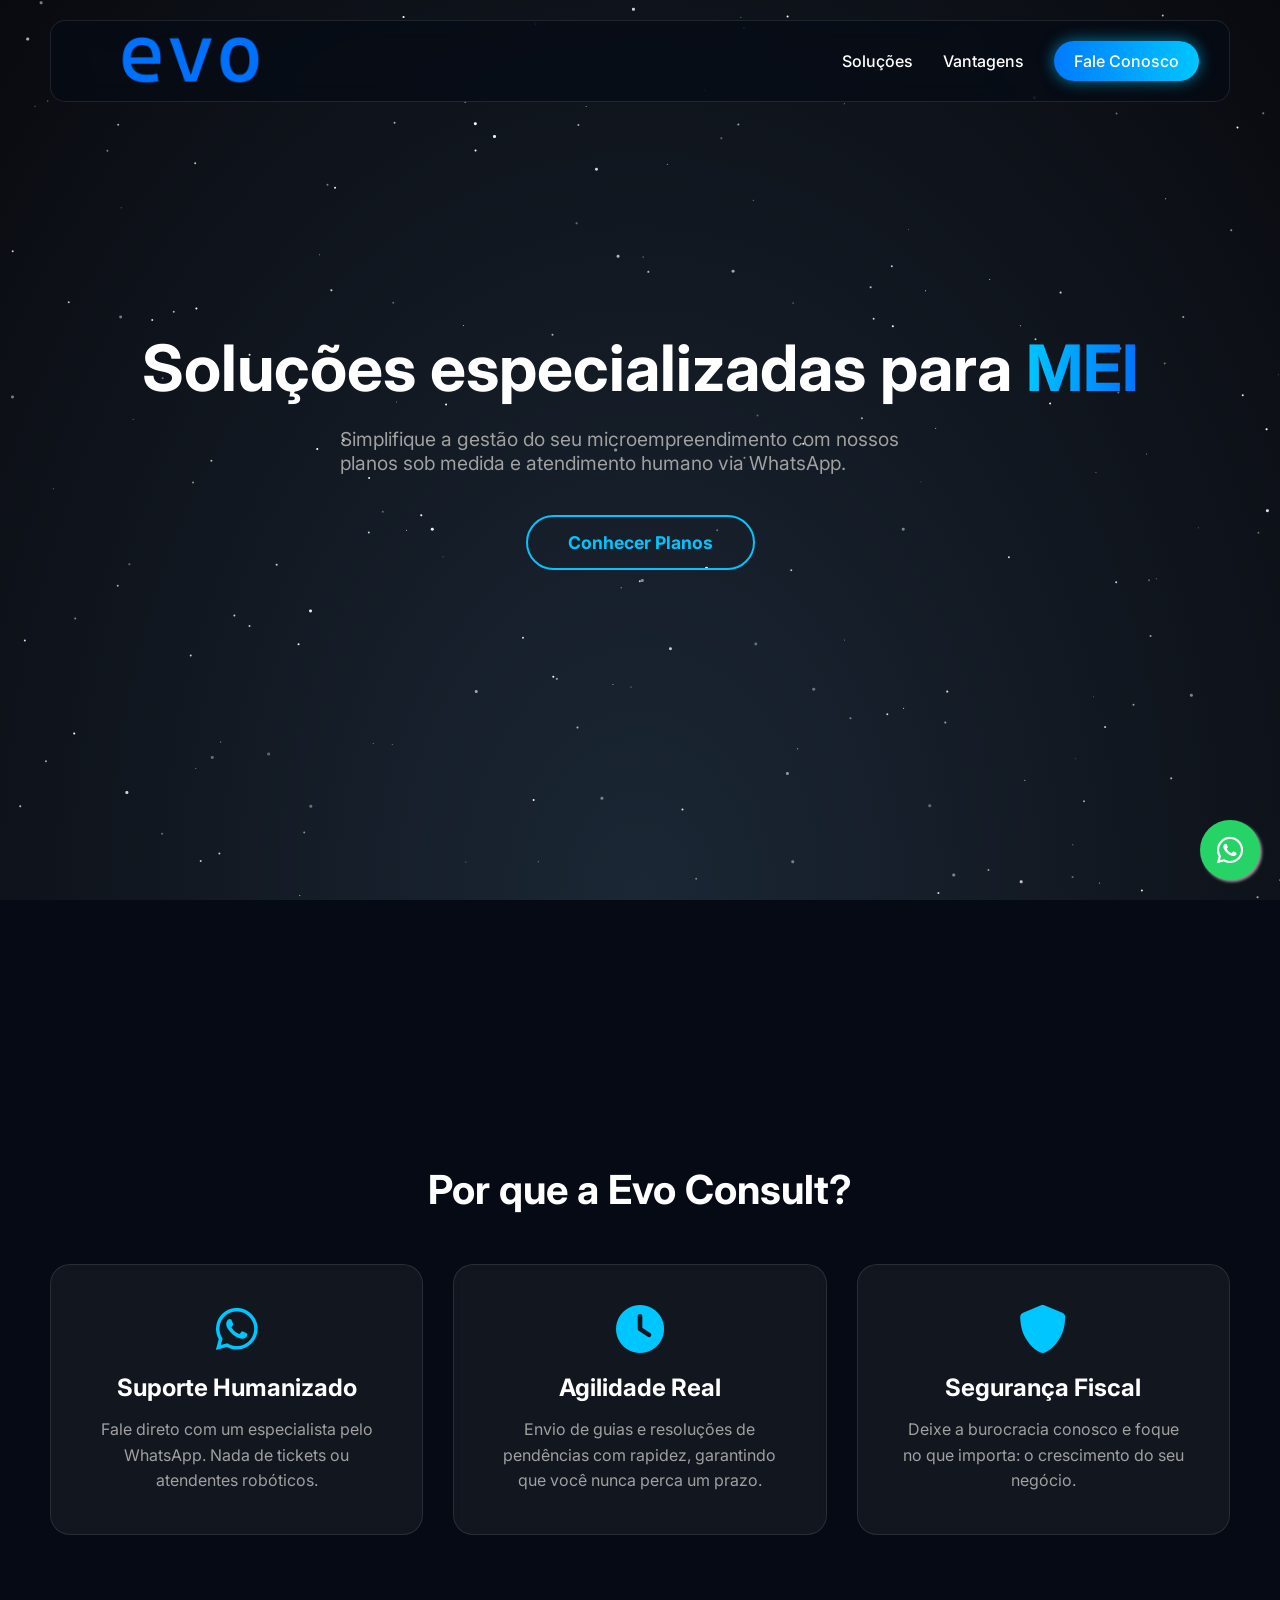
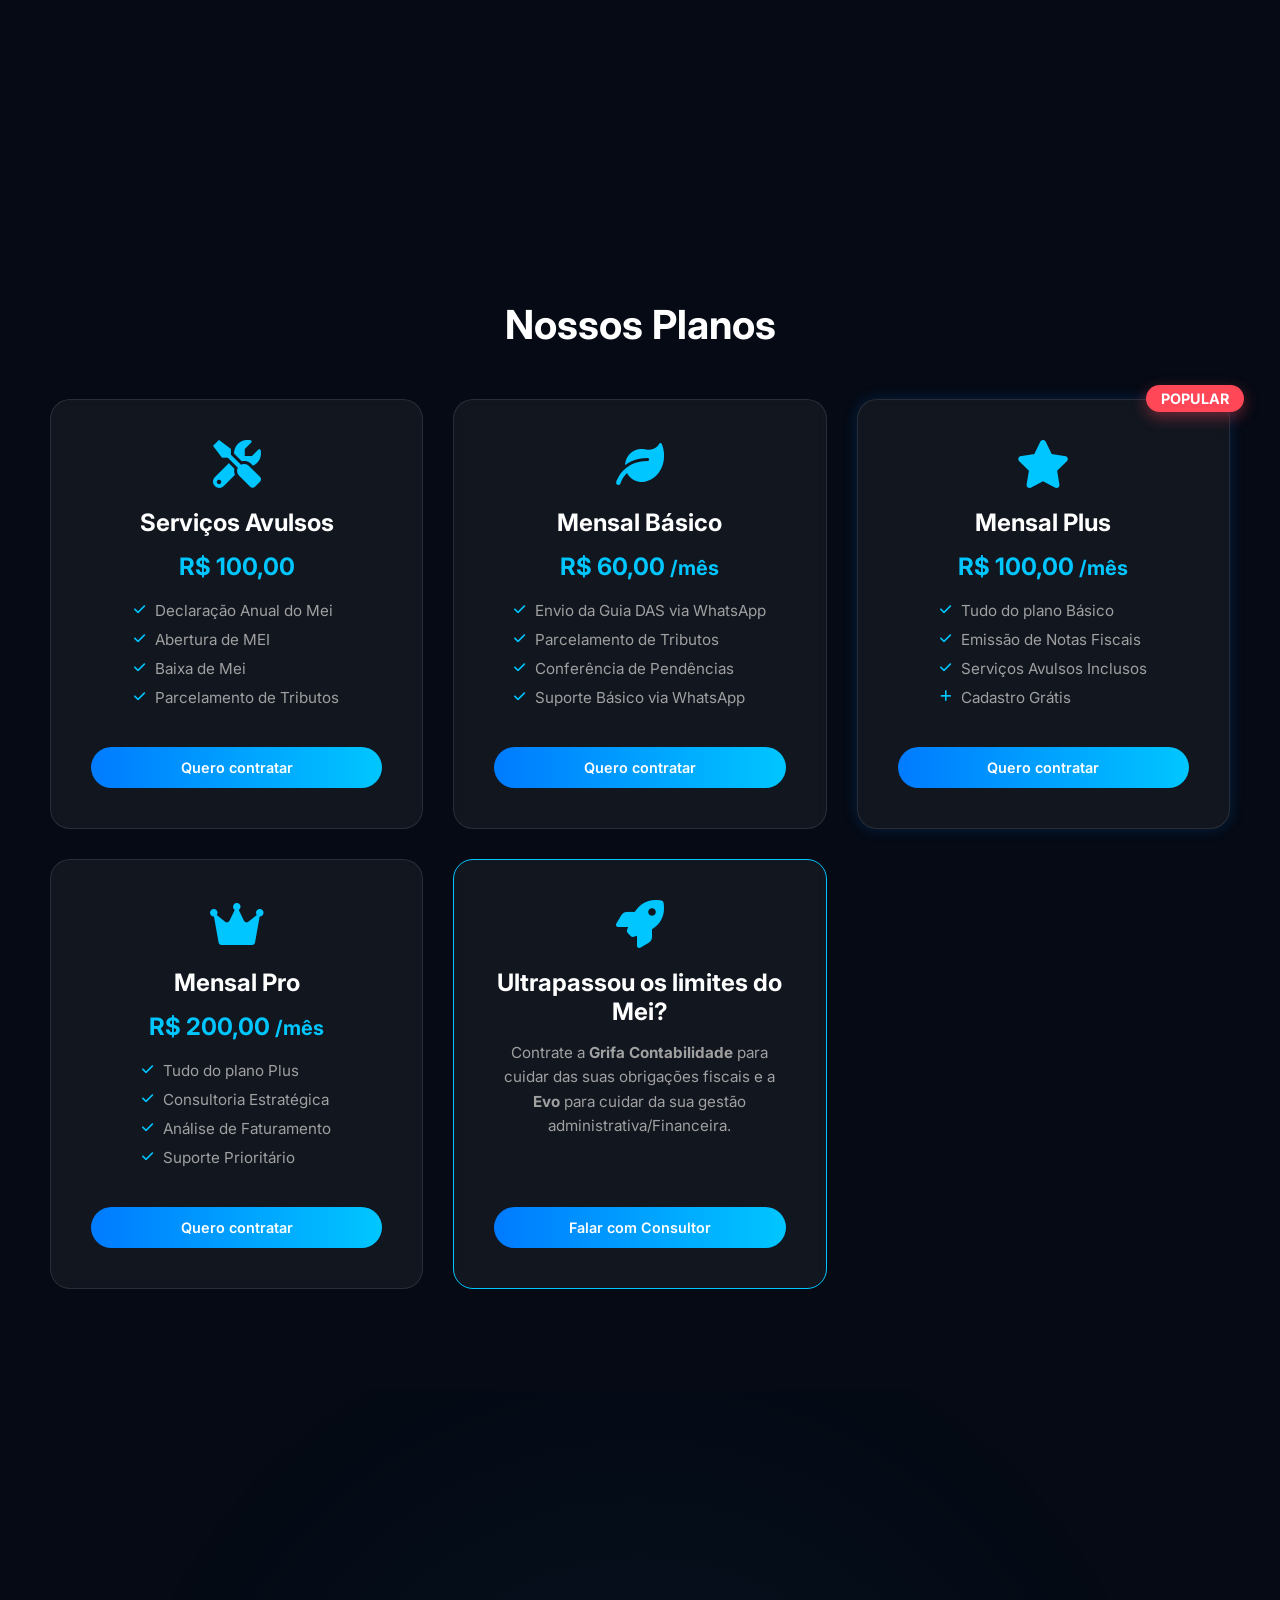
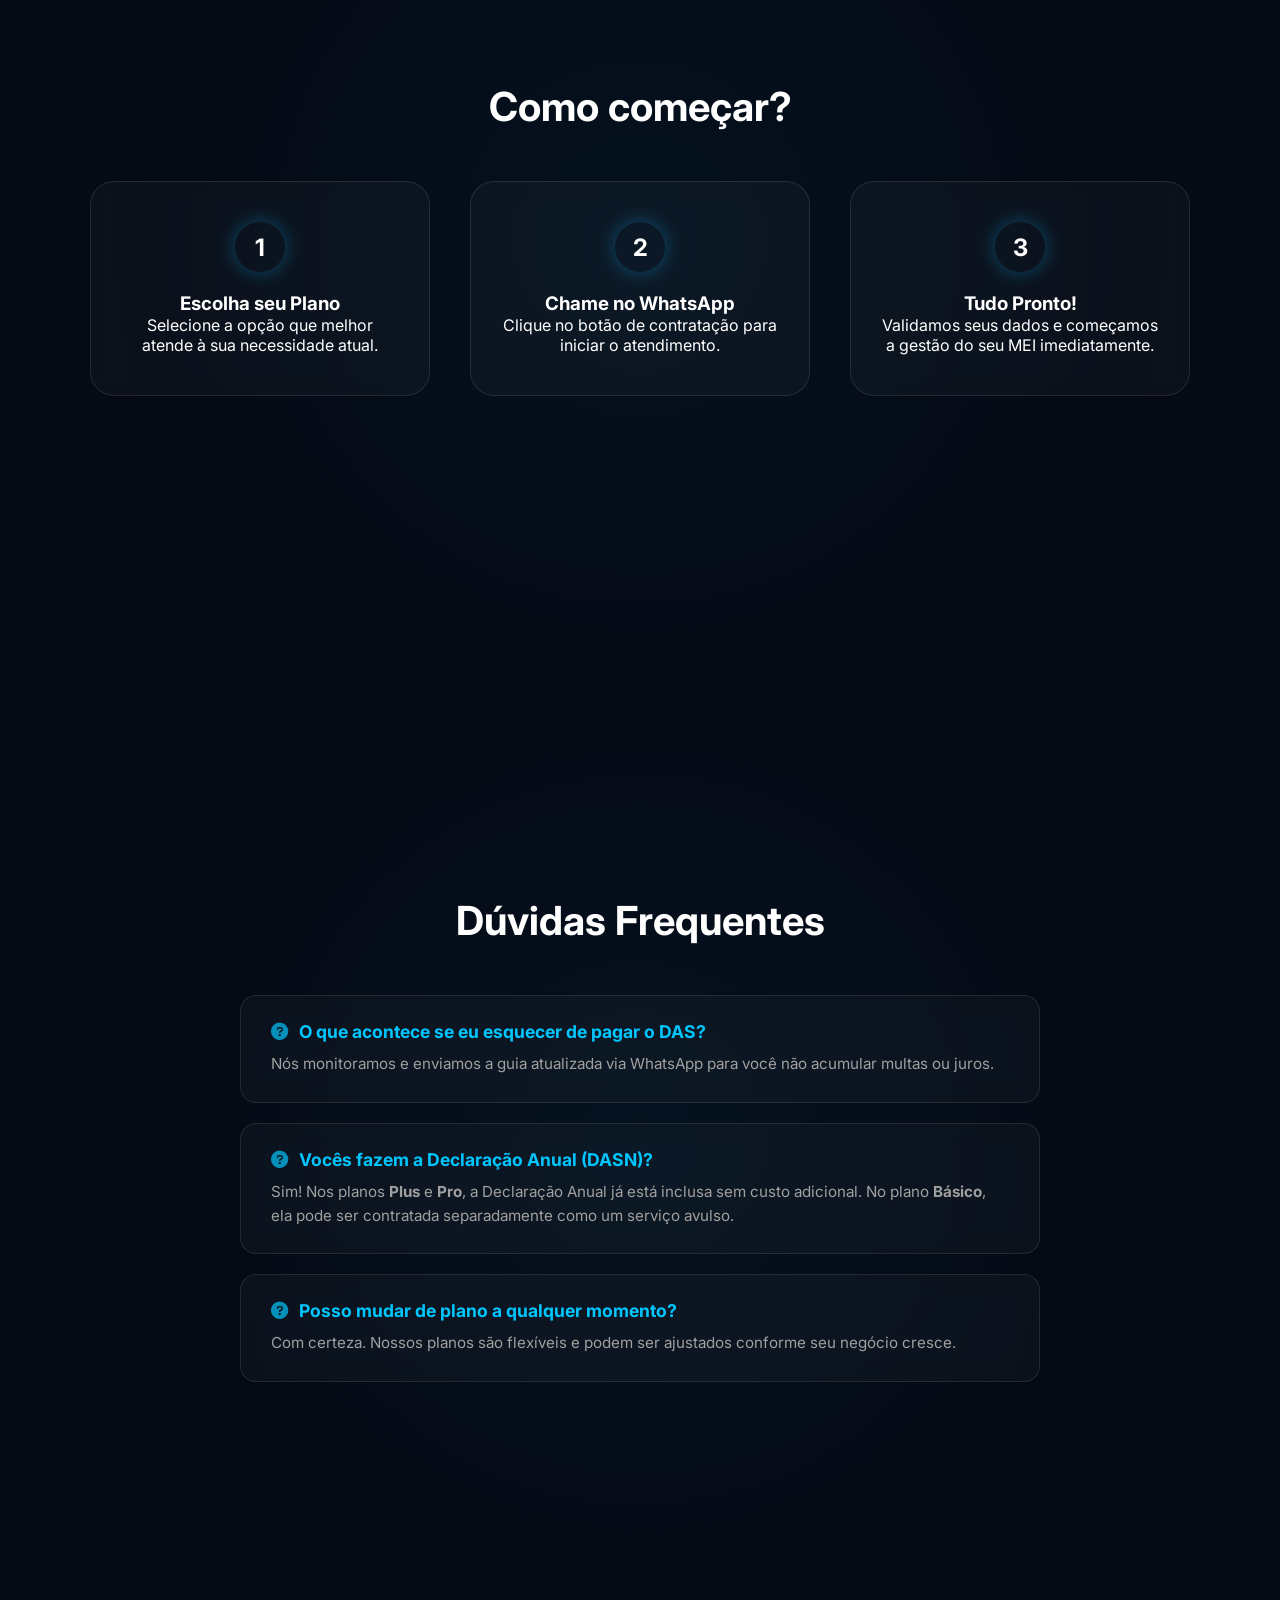
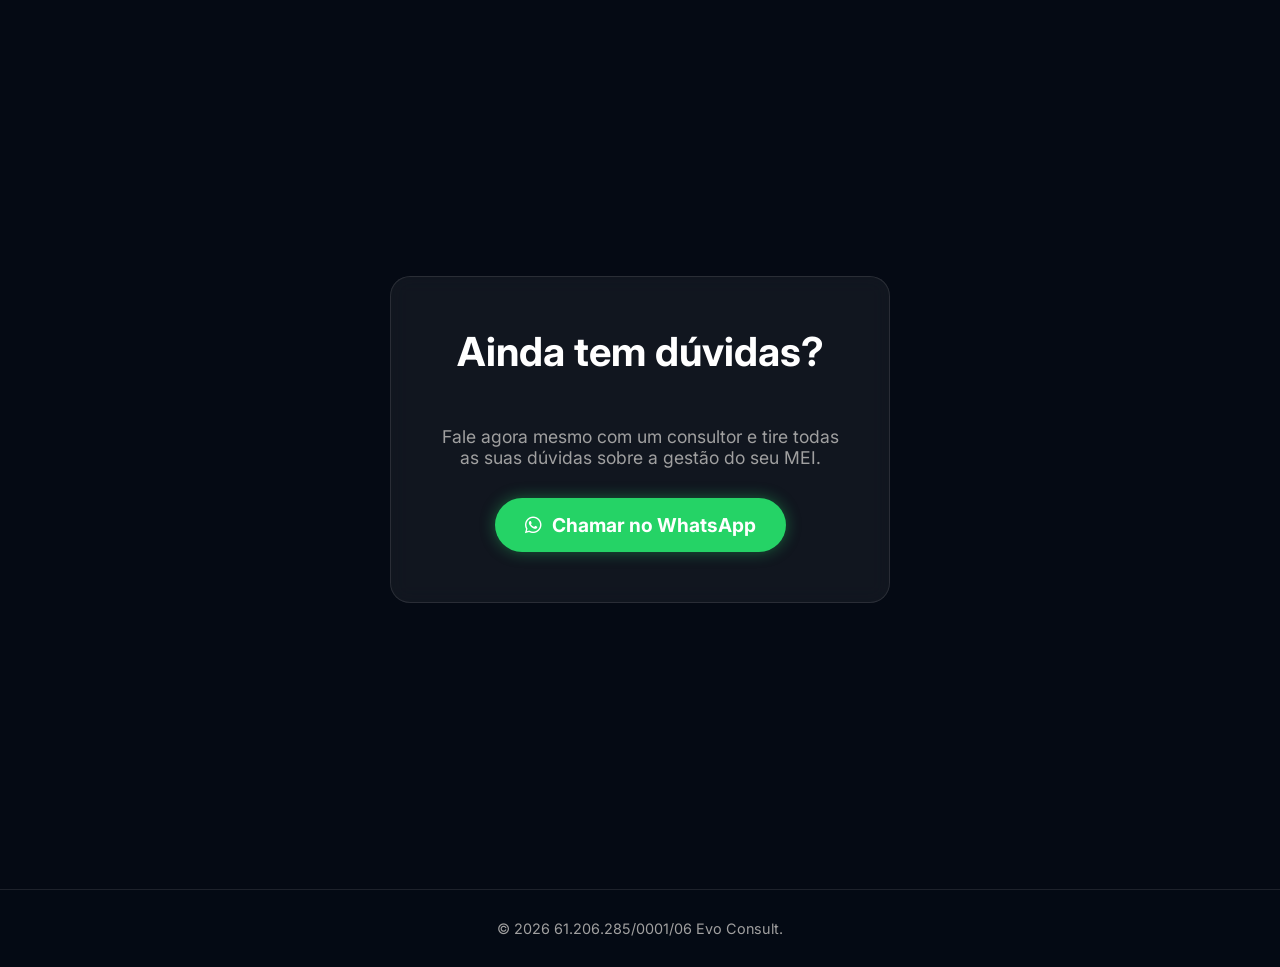
==== mei.html @ 9190bc4b "Add files via upload" ====
<!DOCTYPE html>
<html lang="pt-BR">

<head>
    <meta charset="UTF-8">
    <meta name="viewport" content="width=device-width, initial-scale=1.0">
    <title>Evo Consult | Soluções Estratégicas para você</title>
    <meta name="description"
        content="Evo Consult - Gestão Completa para MEI, Contabilidade e Imposto de Renda. Tenha segurança com sua Declaração Anual (DASN), guias DAS e regularização via WhatsApp.">
    <meta name="keywords"
        content="Gestão MEI, Declaração Anual dasn, DAS MEI, Regularização MEI, Imposto de Renda IRPF, Contabilidade MEI, Microempreendedor Individual, Evo Consult">
    <meta property="og:title" content="Evo Consult | Soluções para seu MEI">
    <meta property="og:description"
        content="Simplifique a gestão do seu MEI com planos focados na sua necessidade e suporte direto via WhatsApp.">
    <meta property="og:image" content="Evo Consult new.png">
    <link rel="icon" href="icon.ico" type="image/x-icon">
    <link rel="stylesheet" href="style.css">
    <link href="https://fonts.googleapis.com/css2?family=Inter:wght@300;400;600;700&display=swap" rel="stylesheet">
    <link rel="stylesheet" href="https://cdnjs.cloudflare.com/ajax/libs/font-awesome/6.0.0/css/all.min.css">
</head>

<body>
    <div id="stars-container"></div>

    <header>
        <nav class="glass-nav">
            <a href="index.html" class="logo">
                <img src="Evo Consult new.png" alt="Evo Consult Logo">
            </a>
            <ul class="nav-links">
                <li><a href="index.html#services">Soluções</a></li>
                <li><a href="index.html#benefits">Vantagens</a></li>
                <li><a href="#contact" class="cta-button">Fale Conosco</a></li>
            </ul>
        </nav>
    </header>

    <main>
        <section id="mei-hero">
            <div class="hero-content fade-in-up" style="display: flex; flex-direction: column; align-items: center;">
                <h1>Soluções especializadas para <span class="gradient-text">MEI</span></h1>
                <p>Simplifique a gestão do seu microempreendimento com nossos planos sob medida e atendimento humano via
                    WhatsApp.</p>
                <a href="#mei-plans" class="hero-cta">Conhecer Planos</a>
            </div>
        </section>

        <!-- BENEFITS SECTION -->
        <section id="mei-benefits">
            <h2 class="section-title fade-in-up">Por que a Evo Consult?</h2>
            <div class="cards-container">
                <div class="card glass-card fade-in-up stagger-1">
                    <i class="fab fa-whatsapp card-icon"></i>
                    <h3>Suporte Humanizado</h3>
                    <p>Fale direto com um especialista pelo WhatsApp. Nada de tickets ou atendentes robóticos.</p>
                </div>
                <div class="card glass-card fade-in-up stagger-2">
                    <i class="fas fa-clock card-icon"></i>
                    <h3>Agilidade Real</h3>
                    <p>Envio de guias e resoluções de pendências com rapidez, garantindo que você nunca perca um prazo.
                    </p>
                </div>
                <div class="card glass-card fade-in-up stagger-3">
                    <i class="fas fa-shield-alt card-icon"></i>
                    <h3>Segurança Fiscal</h3>
                    <p>Deixe a burocracia conosco e foque no que importa: o crescimento do seu negócio.</p>
                </div>
            </div>
        </section>

        <!-- PRICING SECTION -->
        <section id="mei-plans">
            <h2 class="section-title fade-in-up">Nossos Planos</h2>
            <div class="cards-container">
                <!-- AVULSOS -->
                <div class="card glass-card fade-in-up stagger-1">
                    <i class="fas fa-tools card-icon"></i>
                    <h3>Serviços Avulsos</h3>
                    <span class="price">R$ 100,00</span>
                    <ul class="service-list">
                        <li><i class="fas fa-check"></i> Declaração Anual do Mei</li>
                        <li><i class="fas fa-check"></i> Abertura de MEI</li>
                        <li><i class="fas fa-check"></i> Baixa de Mei</li>
                        <li><i class="fas fa-check"></i> Parcelamento de Tributos</li>
                    </ul>
                    <a href="https://wa.me/5549991262782?text=Olá, gostaria de saber mais sobre os Serviços Avulsos para MEI."
                        target="_blank" class="plan-card-link">Quero contratar</a>
                </div>

                <!-- BÁSICO -->
                <div class="card glass-card fade-in-up stagger-2">
                    <i class="fas fa-leaf card-icon"></i>
                    <h3>Mensal Básico</h3>
                    <span class="price">R$ 60,00 <small>/mês</small></span>
                    <ul class="service-list">
                        <li><i class="fas fa-check"></i> Envio da Guia DAS via WhatsApp</li>
                        <li><i class="fas fa-check"></i> Parcelamento de Tributos</li>
                        <li><i class="fas fa-check"></i> Conferência de Pendências</li>
                        <li><i class="fas fa-check"></i> Suporte Básico via WhatsApp</li>
                    </ul>
                    <a href="https://wa.me/5549991262782?text=Olá, gostaria de saber mais sobre o Plano Mensal Básico para MEI."
                        target="_blank" class="plan-card-link">Quero contratar</a>
                </div>

                <!-- PLUS -->
                <div class="card glass-card highlight-border fade-in-up stagger-3">
                    <div class="discount-badge">POPULAR</div>
                    <i class="fas fa-star card-icon"></i>
                    <h3>Mensal Plus</h3>
                    <span class="price">R$ 100,00 <small>/mês</small></span>
                    <ul class="service-list">
                        <li><i class="fas fa-check"></i> Tudo do plano Básico</li>
                        <li><i class="fas fa-check"></i> Emissão de Notas Fiscais</li>
                        <li><i class="fas fa-check"></i> Serviços Avulsos Inclusos</li>
                        <li><i class="fas fa-plus"></i> Cadastro Grátis</li>
                    </ul>
                    <a href="https://wa.me/5549991262782?text=Olá, gostaria de saber mais sobre o Plano Mensal Plus para MEI."
                        target="_blank" class="plan-card-link">Quero contratar</a>
                </div>

                <!-- PROFISSIONAL -->
                <div class="card glass-card fade-in-up stagger-4">
                    <i class="fas fa-crown card-icon"></i>
                    <h3>Mensal Pro</h3>
                    <span class="price">R$ 200,00 <small>/mês</small></span>
                    <ul class="service-list">
                        <li><i class="fas fa-check"></i> Tudo do plano Plus</li>
                        <li><i class="fas fa-check"></i> Consultoria Estratégica</li>
                        <li><i class="fas fa-check"></i> Análise de Faturamento</li>
                        <li><i class="fas fa-check"></i> Suporte Prioritário</li>
                    </ul>
                    <a href="https://wa.me/5549991262782?text=Olá, gostaria de saber mais sobre o Plano Mensal Profissional para MEI."
                        target="_blank" class="plan-card-link">Quero contratar</a>
                </div>

                <!-- ULTRAPASSOU O LIMITE -->
                <div class="card glass-card fade-in-up stagger-4" style="border: 1px solid var(--secondary-blue);">
                    <i class="fas fa-rocket card-icon"></i>
                    <h3>Ultrapassou os limites do Mei?</h3>
                    <p style="font-size: 0.95rem; margin-bottom: 20px; color: var(--text-muted);">Contrate a
                        <strong>Grifa
                            Contabilidade</strong> para cuidar das suas obrigações fiscais e a <strong>Evo</strong> para
                        cuidar da sua gestão
                        administrativa/Financeira.
                    </p>
                    <a href="https://wa.me/5549991262782?text=Olá, ultrapassei os limites do MEI e gostaria de saber mais sobre a migração e gestão com a Grifa e Evo."
                        target="_blank" class="plan-card-link">Falar com Consultor</a>
                </div>
            </div>
        </section>

        <!-- STEPS SECTION -->
        <section id="mei-steps">
            <h2 class="section-title fade-in-up">Como começar?</h2>
            <div class="step-container">
                <div class="step-card fade-in-up stagger-1">
                    <div class="step-number">1</div>
                    <h3>Escolha seu Plano</h3>
                    <p>Selecione a opção que melhor atende à sua necessidade atual.</p>
                </div>
                <div class="step-card fade-in-up stagger-2">
                    <div class="step-number">2</div>
                    <h3>Chame no WhatsApp</h3>
                    <p>Clique no botão de contratação para iniciar o atendimento.</p>
                </div>
                <div class="step-card fade-in-up stagger-3">
                    <div class="step-number">3</div>
                    <h3>Tudo Pronto!</h3>
                    <p>Validamos seus dados e começamos a gestão do seu MEI imediatamente.</p>
                </div>
            </div>
        </section>

        <!-- FAQ SECTION -->
        <section id="faq">
            <h2 class="section-title fade-in-up">Dúvidas Frequentes</h2>
            <div class="faq-container">
                <div class="faq-item fade-in-up stagger-1">
                    <h4>O que acontece se eu esquecer de pagar o DAS?</h4>
                    <p>Nós monitoramos e enviamos a guia atualizada via WhatsApp para você não acumular multas ou juros.
                    </p>
                </div>
                <div class="faq-item fade-in-up stagger-2">
                    <h4>Vocês fazem a Declaração Anual (DASN)?</h4>
                    <p>Sim! Nos planos <strong>Plus</strong> e <strong>Pro</strong>, a Declaração Anual já está inclusa
                        sem custo adicional. No plano <strong>Básico</strong>, ela pode ser contratada separadamente
                        como um serviço avulso.</p>
                </div>
                <div class="faq-item fade-in-up stagger-3">
                    <h4>Posso mudar de plano a qualquer momento?</h4>
                    <p>Com certeza. Nossos planos são flexíveis e podem ser ajustados conforme seu negócio cresce.</p>
                </div>
            </div>
        </section>

        <section id="contact">
            <div class="glass-form-container fade-in-up">
                <h2 class="section-title">Ainda tem dúvidas?</h2>
                <div class="contact-cta">
                    <p>Fale agora mesmo com um consultor e tire todas as suas dúvidas sobre a gestão do seu MEI.</p>
                    <a href="https://wa.me/5549991262782" target="_blank" class="whatsapp-btn-contact">
                        <i class="fab fa-whatsapp"></i> Chamar no WhatsApp
                    </a>
                </div>
            </div>
        </section>
    </main>

    <footer>
        <p>&copy; 2026 61.206.285/0001/06 Evo Consult.</p>
    </footer>

    <a href="https://wa.me/5549991262782" class="whatsapp-float" target="_blank">
        <i class="fab fa-whatsapp"></i>
    </a>

    <script src="script.js"></script>
</body>

</html>
---- style.css ----
:root {
    --bg-color: #050a14;
    --primary-blue: #007bff;
    --secondary-blue: #00c6ff;
    --accent-glow: rgba(0, 198, 255, 0.6);
    --glass-bg: rgba(255, 255, 255, 0.05);
    --glass-border: rgba(255, 255, 255, 0.1);
    --text-color: #ffffff;
    --text-muted: #a0a0a0;
}

* {
    margin: 0;
    padding: 0;
    box-sizing: border-box;
    font-family: 'Inter', sans-serif;
}

body {
    background-color: var(--bg-color);
    color: var(--text-color);
    overflow-x: hidden;
    min-height: 100vh;
    position: relative;
}

#stars-container {
    position: fixed;
    top: 0;
    left: 0;
    width: 100%;
    height: 100%;
    z-index: -1;
    overflow: hidden;
    background: radial-gradient(ellipse at bottom, #1b2735 0%, #090a0f 100%);
}

.star {
    position: absolute;
    background: white;
    border-radius: 50%;
    opacity: 0.8;
    pointer-events: none;
    /* transition removed for smoother JS animation */
}

header {
    position: fixed;
    top: 0;
    width: 100%;
    padding: 20px 50px;
    z-index: 100;
}

.glass-nav {
    background: rgba(5, 10, 20, 0.7);
    backdrop-filter: blur(10px);
    -webkit-backdrop-filter: blur(10px);
    border: 1px solid var(--glass-border);
    border-radius: 15px;
    padding: 15px 30px;
    display: flex;
    justify-content: space-between;
    align-items: center;
}

.logo {
    display: flex;
    align-items: center;
    text-decoration: none;
}

.logo img {
    height: 50px;
    width: auto;
    display: block;
}

.nav-links {
    list-style: none;
    display: flex;
    gap: 30px;
    align-items: center;
}

.nav-links a {
    text-decoration: none;
    color: var(--text-color);
    font-weight: 500;
    transition: color 0.3s;
}

.nav-links a:hover {
    color: var(--secondary-blue);
}

.cta-button {
    background: linear-gradient(90deg, var(--primary-blue), var(--secondary-blue));
    padding: 10px 20px;
    border-radius: 25px;
    color: white !important;
    font-weight: 600;
    box-shadow: 0 0 15px var(--accent-glow);
    transition: transform 0.3s, box-shadow 0.3s;
}

.cta-button:hover {
    transform: translateY(-2px);
    box-shadow: 0 0 25px var(--accent-glow);
}

section {
    padding: 100px 50px;
    min-height: 100vh;
    display: flex;
    flex-direction: column;
    justify-content: center;
    align-items: center;
}

#hero {
    text-align: center;
    position: relative;
}

.hero-content h1 {
    font-size: 4rem;
    margin-bottom: 20px;
    line-height: 1.2;
}

.gradient-text {
    background: linear-gradient(90deg, #00c6ff, #0072ff);
    -webkit-background-clip: text;
    background-clip: text;
    -webkit-text-fill-color: transparent;
}

.hero-content p {
    font-size: 1.2rem;
    color: var(--text-muted);
    margin-bottom: 40px;
    max-width: 600px;
    margin-left: auto;
    margin-right: auto;
}

.hero-cta {
    display: inline-block;
    padding: 15px 40px;
    background: transparent;
    border: 2px solid var(--secondary-blue);
    color: var(--secondary-blue);
    border-radius: 30px;
    text-decoration: none;
    font-weight: 700;
    font-size: 1.1rem;
    transition: all 0.3s;
}

.hero-cta:hover {
    background: var(--secondary-blue);
    color: white;
    box-shadow: 0 0 20px var(--accent-glow);
}

.section-title {
    font-size: 2.5rem;
    margin-bottom: 50px;
    text-align: center;
}

/* Segmentation Styles */
.segment-selector {
    display: flex;
    justify-content: center;
    gap: 20px;
    margin-bottom: 50px;
    flex-wrap: wrap;
}

.segment-card {
    background: rgba(255, 255, 255, 0.03);
    border: 1px solid var(--glass-border);
    backdrop-filter: blur(5px);
    border-radius: 15px;
    padding: 20px 40px;
    text-align: center;
    cursor: pointer;
    transition: all 0.3s ease;
    min-width: 200px;
}

.segment-card i {
    font-size: 2rem;
    color: var(--text-muted);
    margin-bottom: 10px;
    transition: color 0.3s;
}

.segment-card h3 {
    font-size: 1.1rem;
    color: var(--text-muted);
    transition: color 0.3s;
}

.segment-card:hover,
.segment-card.active {
    background: rgba(0, 198, 255, 0.1);
    border-color: var(--secondary-blue);
    transform: translateY(-5px);
}

.segment-card:hover i,
.segment-card.active i,
.segment-card:hover h3,
.segment-card.active h3 {
    color: var(--secondary-blue);
    text-shadow: 0 0 10px var(--accent-glow);
}

/* Service Blocks */
.service-block {
    width: 100%;
    animation: fadeIn 0.5s ease-in-out;
    display: flex;
    flex-direction: column;
    align-items: center;
}

.block-title {
    font-size: 1.8rem;
    margin-bottom: 15px;
    color: var(--secondary-blue);
    text-align: center;
}

.block-desc {
    font-size: 1.1rem;
    color: var(--text-muted);
    margin-bottom: 40px;
    text-align: center;
    max-width: 700px;
}

.hidden {
    display: none;
}

@keyframes fadeIn {
    from {
        opacity: 0;
        transform: translateY(10px);
    }

    to {
        opacity: 1;
        transform: translateY(0);
    }
}

.highlight-border {
    border-color: var(--primary-blue);
    box-shadow: 0 0 15px rgba(0, 123, 255, 0.2);
}

.cards-container {
    display: grid;
    grid-template-columns: repeat(auto-fit, minmax(300px, 1fr));
    gap: 30px;
    width: 100%;
    max-width: 1200px;
    justify-content: center;
    /* Center-align the items, especially when wrapping */
}

.glass-card {
    background: var(--glass-bg);
    border: 1px solid var(--glass-border);
    backdrop-filter: blur(5px);
    border-radius: 20px;
    padding: 40px;
    text-align: center;
    transition: transform 0.3s, background 0.3s;
    position: relative;
    display: flex;
    flex-direction: column;
    align-items: center;
    width: 100%;
}

.glass-card:hover {
    transform: translateY(-10px);
    background: rgba(255, 255, 255, 0.08);
    border-color: var(--secondary-blue);
    box-shadow: 0 10px 30px rgba(0, 0, 0, 0.3);
}

.card-icon {
    font-size: 3rem;
    color: var(--secondary-blue);
    margin-bottom: 20px;
}

.glass-card h3 {
    margin-bottom: 15px;
    font-size: 1.5rem;
    width: 100%;
}

.price {
    font-size: 1.5rem;
    font-weight: 700;
    color: var(--secondary-blue);
    margin-bottom: 20px;
    display: block;
}

.service-list {
    list-style: none;
    text-align: left;
    margin-bottom: 30px;
}

.service-list li {
    font-size: 0.95rem;
    color: var(--text-muted);
    margin-bottom: 10px;
    display: flex;
    align-items: center;
    gap: 10px;
}

.service-list i {
    color: var(--secondary-blue);
    font-size: 0.8rem;
}

.plan-card-link {
    display: inline-block;
    padding: 12px 25px;
    background: linear-gradient(90deg, var(--primary-blue), var(--secondary-blue));
    color: white;
    text-decoration: none;
    border-radius: 25px;
    font-weight: 600;
    font-size: 0.9rem;
    transition: transform 0.3s, box-shadow 0.3s;
    width: 100%;
    margin-top: auto;
}

.plan-card-link:hover {
    transform: translateY(-2px);
    box-shadow: 0 5px 15px var(--accent-glow);
}

.glass-card p {
    color: var(--text-muted);
    line-height: 1.6;
}

.bundle-card {
    background: linear-gradient(135deg, rgba(255, 255, 255, 0.05) 0%, rgba(0, 198, 255, 0.05) 100%);
    border: 1px solid var(--secondary-blue);
}

.discount-badge {
    position: absolute;
    top: -15px;
    right: -15px;
    background: #ff4757;
    color: white;
    padding: 5px 15px;
    border-radius: 20px;
    font-weight: 700;
    font-size: 0.9rem;
    box-shadow: 0 5px 15px rgba(255, 71, 87, 0.4);
    animation: bounce 2s infinite;
}

.bundle-desc {
    margin-top: 10px;
    font-size: 0.9rem;
    color: var(--secondary-blue) !important;
}

@keyframes bounce {

    0%,
    20%,
    50%,
    80%,
    100% {
        transform: translateY(0);
    }

    40% {
        transform: translateY(-5px);
    }

    60% {
        transform: translateY(-3px);
    }
}

.benefits-block {
    width: 100%;
    display: flex;
    flex-direction: column;
    align-items: center;
    animation: fadeIn 0.5s ease-in-out;
}

.benefits-list {
    list-style: none;
    max-width: 800px;
}

.benefits-list li {
    font-size: 1.3rem;
    margin-bottom: 20px;
    display: flex;
    align-items: center;
    gap: 15px;
}

.benefits-list i {
    color: var(--secondary-blue);
}

.glass-form-container {
    background: var(--glass-bg);
    border: 1px solid var(--glass-border);
    backdrop-filter: blur(10px);
    padding: 50px;
    border-radius: 20px;
    width: 100%;
    max-width: 500px;
}

.contact-form {
    display: flex;
    flex-direction: column;
    gap: 20px;
}

.input-group input {
    width: 100%;
    padding: 15px;
    background: rgba(255, 255, 255, 0.05);
    border: 1px solid var(--glass-border);
    border-radius: 10px;
    color: white;
    font-size: 1rem;
    outline: none;
    transition: border-color 0.3s;
}

.input-group input:focus {
    border-color: var(--secondary-blue);
}

.submit-btn {
    padding: 15px;
    background: linear-gradient(90deg, var(--primary-blue), var(--secondary-blue));
    border: none;
    border-radius: 10px;
    color: white;
    font-size: 1.1rem;
    font-weight: 700;
    cursor: pointer;
    transition: opacity 0.3s;
}

.submit-btn:hover {
    opacity: 0.9;
}

footer {
    padding: 30px;
    text-align: center;
    color: var(--text-muted);
    font-size: 0.9rem;
    border-top: 1px solid var(--glass-border);
    background: rgba(5, 10, 20, 0.9);
}

/* WhatsApp Buttons */
.whatsapp-float {
    position: fixed;
    width: 60px;
    height: 60px;
    bottom: 20px;
    right: 20px;
    background-color: #25d366;
    color: #FFF;
    border-radius: 50px;
    text-align: center;
    font-size: 30px;
    box-shadow: 2px 2px 3px #999;
    z-index: 1000;
    display: flex;
    align-items: center;
    justify-content: center;
    text-decoration: none;
    transition: transform 0.3s, background-color 0.3s;
}

.whatsapp-float:hover {
    transform: scale(1.1);
    background-color: #128c7e;
    color: #FFF;
}

.contact-cta {
    text-align: center;
}

.contact-cta p {
    color: var(--text-muted);
    margin-bottom: 30px;
    font-size: 1.1rem;
}

.whatsapp-btn-contact {
    display: inline-flex;
    align-items: center;
    gap: 10px;
    padding: 15px 30px;
    background-color: #25d366;
    color: white;
    text-decoration: none;
    border-radius: 30px;
    font-weight: 700;
    font-size: 1.2rem;
    transition: all 0.3s;
    box-shadow: 0 0 15px rgba(37, 211, 102, 0.4);
}

/* Steps and FAQ Sections */
#mei-steps,
#faq {
    padding: 100px 20px;
    background: radial-gradient(circle at center, rgba(14, 165, 233, 0.05) 0%, transparent 70%);
}

.step-container {
    display: grid;
    grid-template-columns: repeat(auto-fit, minmax(280px, 1fr));
    gap: 40px;
    max-width: 1100px;
    margin: 0 auto;
    justify-content: center;
}

.step-card {
    background: rgba(255, 255, 255, 0.03);
    backdrop-filter: blur(10px);
    border: 1px solid rgba(255, 255, 255, 0.1);
    padding: 40px 30px;
    border-radius: 24px;
    text-align: center;
    position: relative;
    transition: all 0.4s ease;
}

.step-card:hover {
    background: rgba(255, 255, 255, 0.05);
    border-color: var(--secondary-blue);
    transform: translateY(-10px);
}

.step-number {
    width: 50px;
    height: 50px;
    background: var(--gradient-stellar);
    border-radius: 50%;
    display: flex;
    align-items: center;
    justify-content: center;
    font-weight: 700;
    font-size: 1.5rem;
    margin: 0 auto 20px;
    box-shadow: 0 0 20px rgba(14, 165, 233, 0.4);
}

.faq-container {
    max-width: 800px;
    margin: 0 auto;
    display: flex;
    flex-direction: column;
    gap: 20px;
}

.faq-item {
    background: rgba(255, 255, 255, 0.03);
    backdrop-filter: blur(10px);
    border: 1px solid rgba(255, 255, 255, 0.1);
    padding: 25px 30px;
    border-radius: 16px;
    transition: all 0.3s ease;
    cursor: pointer;
}

.faq-item:hover {
    background: rgba(255, 255, 255, 0.06);
    border-color: rgba(14, 165, 233, 0.3);
}

.faq-item h4 {
    color: var(--secondary-blue);
    margin-bottom: 10px;
    font-size: 1.1rem;
    display: flex;
    align-items: center;
    gap: 10px;
}

.faq-item h4::before {
    content: "\f059";
    font-family: "Font Awesome 6 Free";
    font-weight: 900;
    opacity: 0.7;
}

.faq-item p {
    color: var(--text-muted);
    font-size: 0.95rem;
    line-height: 1.6;
}

/* Responsiveness */
@media (max-width: 768px) {
    .glass-nav {
        flex-direction: column;
        gap: 15px;
        padding: 20px;
    }

    .nav-links {
        flex-direction: column;
        gap: 15px;
        width: 100%;
    }

    .hero-content h1 {
        font-size: 2.5rem;
    }

    .hero-content p {
        font-size: 1rem;
        padding: 0 10px;
    }

    section {
        padding: 60px 20px;
    }

    .cards-container {
        grid-template-columns: 1fr;
        /* Stack cards on mobile */
    }

    .segment-selector {
        flex-direction: column;
        align-items: stretch;
    }

    .segment-card {
        width: 100%;
    }
}
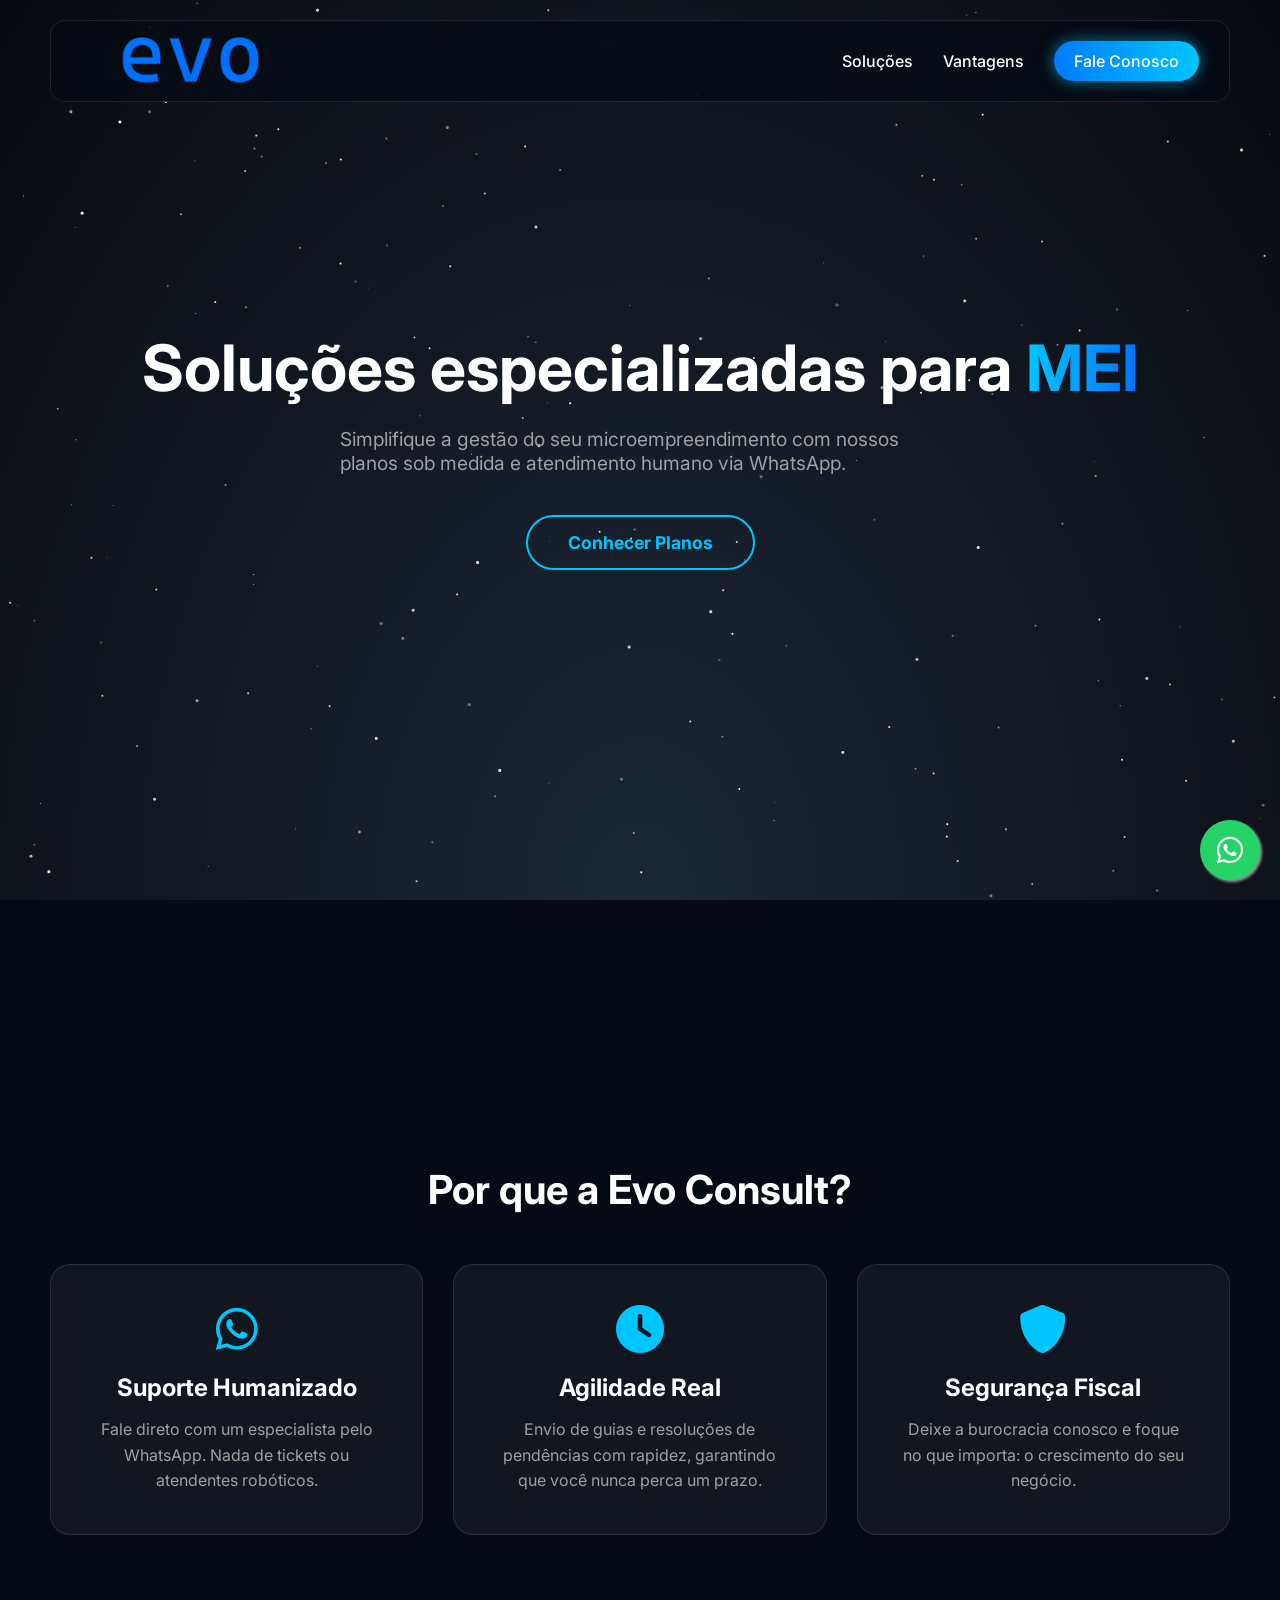
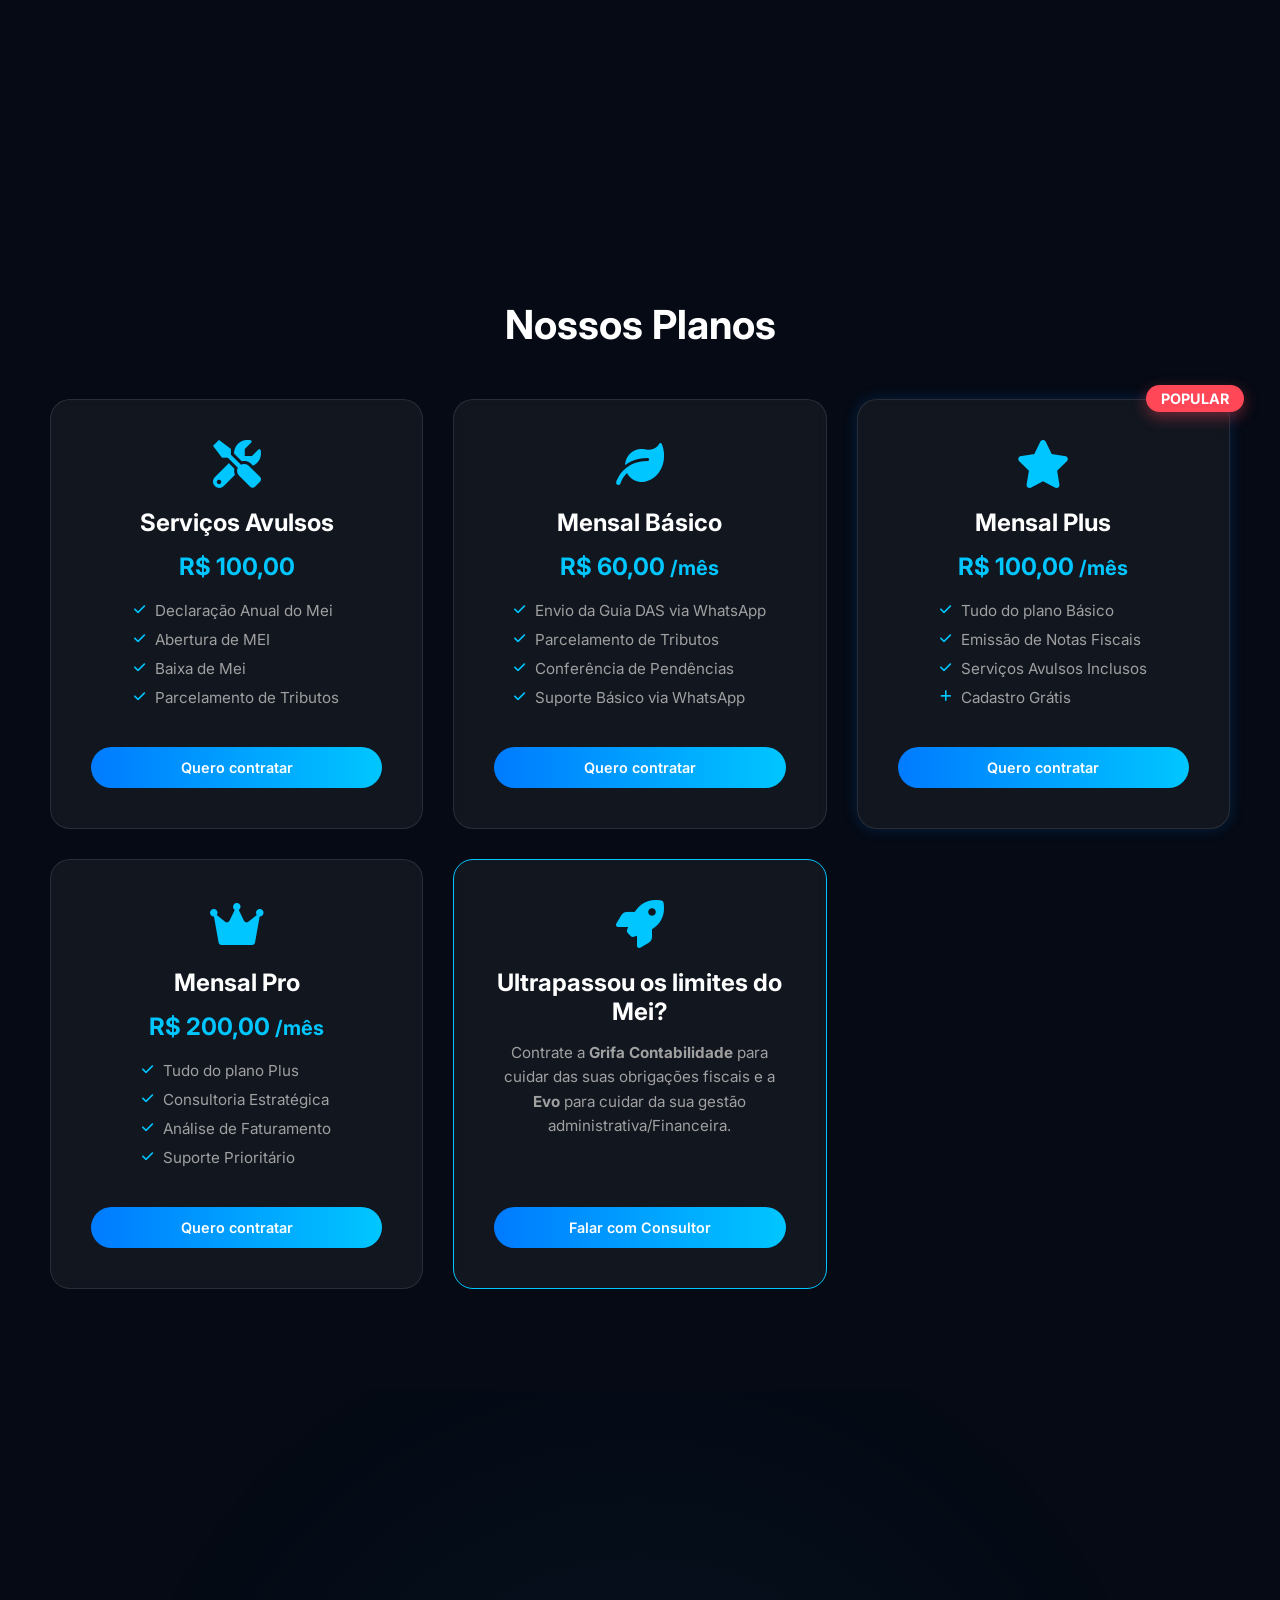
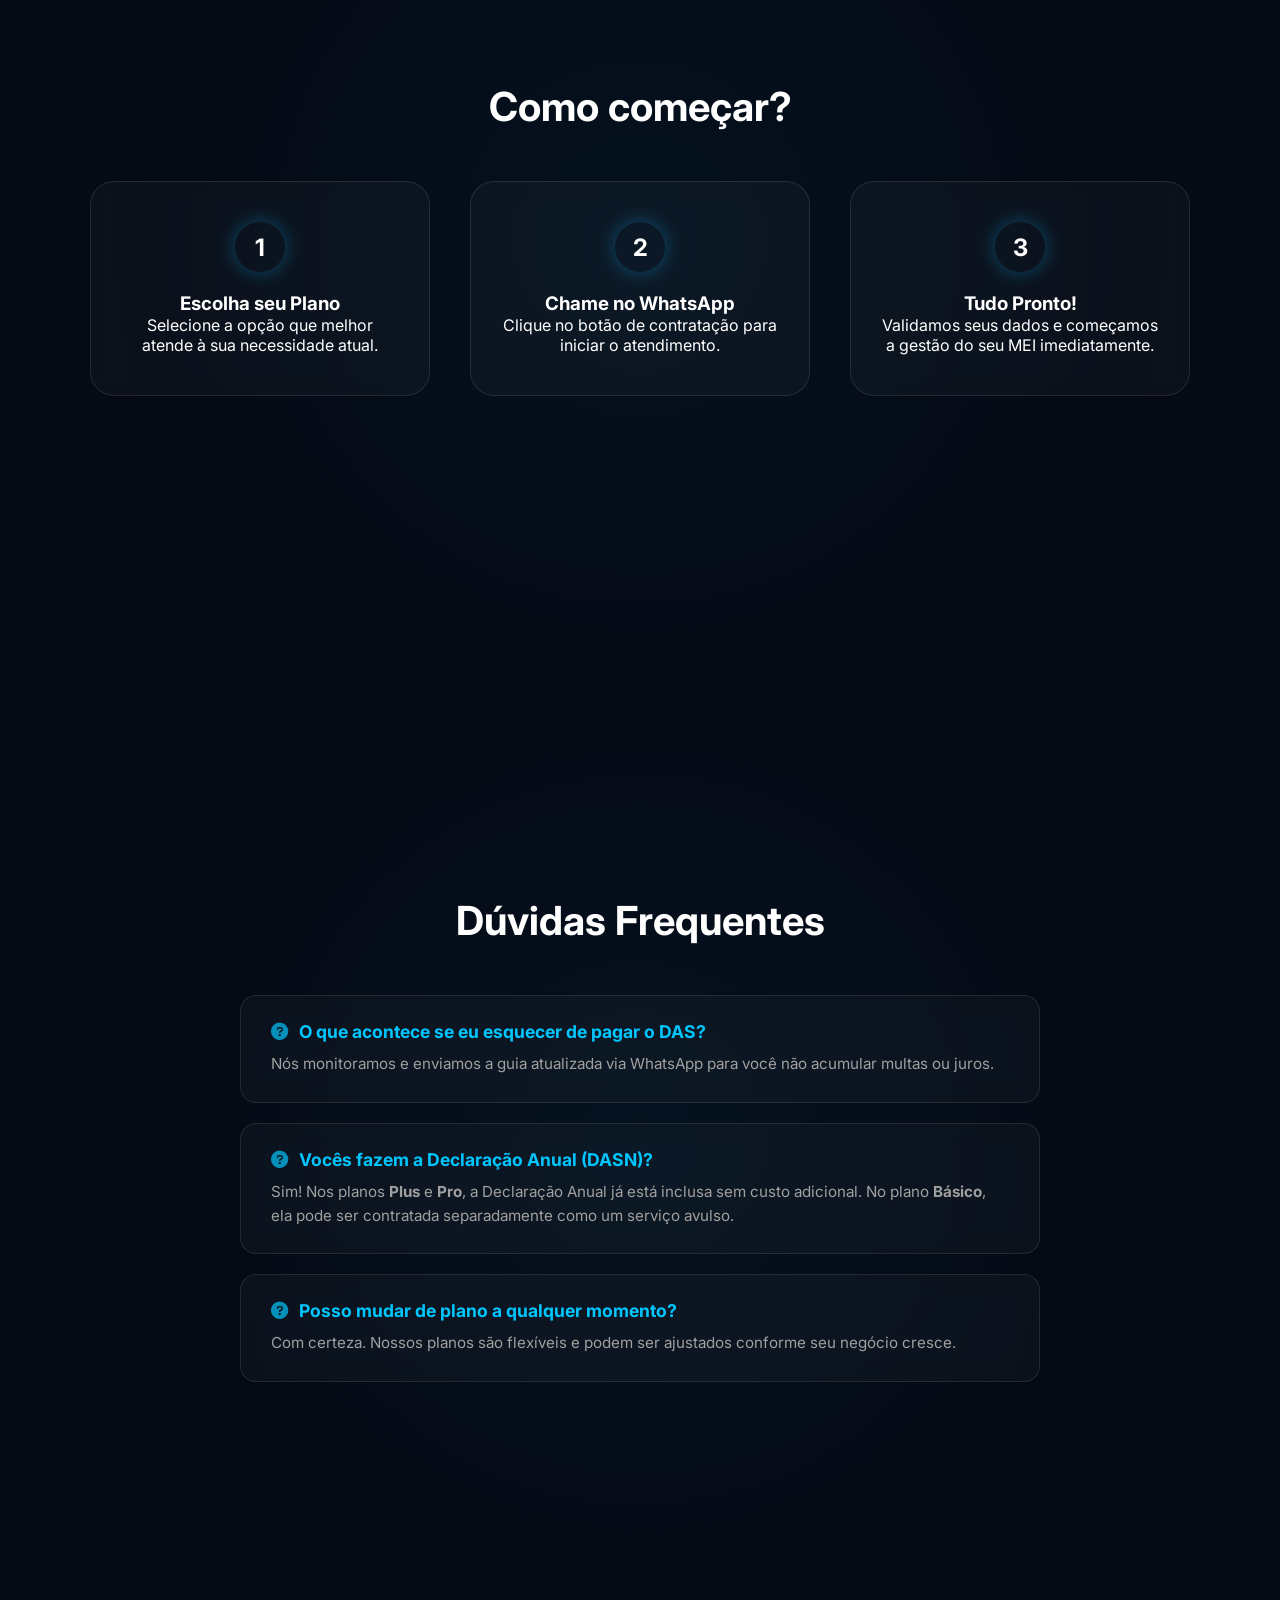
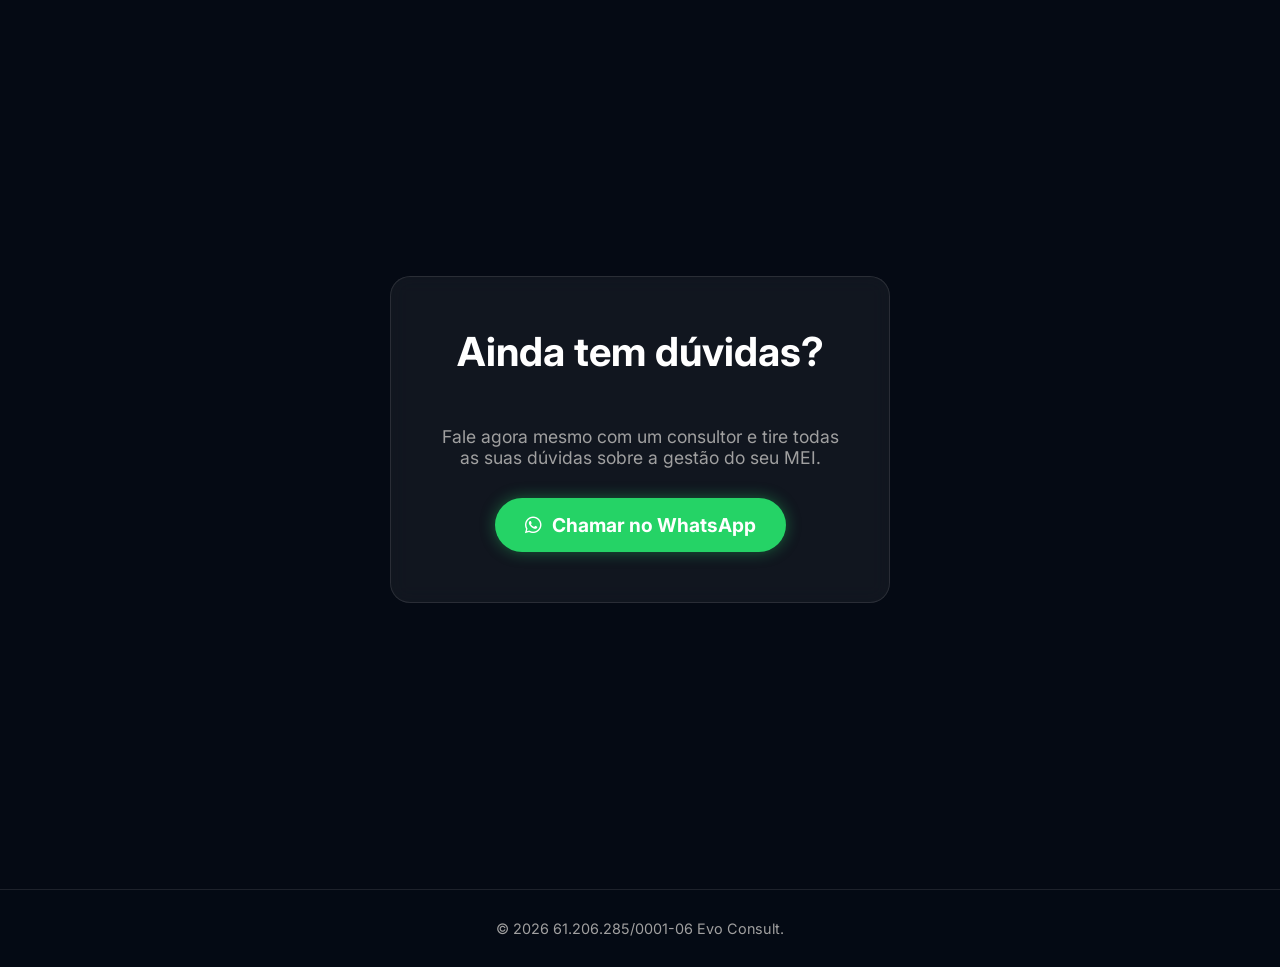
==== commit f023cdd3: "Add files via upload" ====
--- a/mei.html
+++ b/mei.html
@@ -30,7 +30,7 @@
             <ul class="nav-links">
                 <li><a href="index.html#services">Soluções</a></li>
                 <li><a href="index.html#benefits">Vantagens</a></li>
-                <li><a href="#contact" class="cta-button">Fale Conosco</a></li>
+                <li><a href="https://wa.me/5549991262782" class="cta-button" target="_blank">Fale Conosco</a></li>
             </ul>
         </nav>
     </header>
@@ -207,7 +207,7 @@
     </main>
 
     <footer>
-        <p>&copy; 2026 61.206.285/0001/06 Evo Consult.</p>
+        <p>&copy; 2026 61.206.285/0001-06 Evo Consult.</p>
     </footer>
 
     <a href="https://wa.me/5549991262782" class="whatsapp-float" target="_blank">
--- a/style.css
+++ b/style.css
@@ -635,13 +635,32 @@
     .glass-nav {
         flex-direction: column;
         gap: 15px;
-        padding: 20px;
+        padding: 10px;
+    }
+
+    header {
+        padding: 10px 15px;
+    }
+
+    .logo img {
+        height: 35px; /* Smaller logo on mobile */
     }
 
     .nav-links {
-        flex-direction: column;
+        flex-direction: row;
+        justify-content: center;
         gap: 15px;
         width: 100%;
+        flex-wrap: wrap; /* in case links don't fit in one line */
+    }
+
+    .nav-links a {
+        font-size: 0.9rem; /* Smaller text on mobile menu */
+    }
+
+    .cta-button {
+        padding: 8px 15px;
+        font-size: 0.9rem;
     }
 
     .hero-content h1 {
